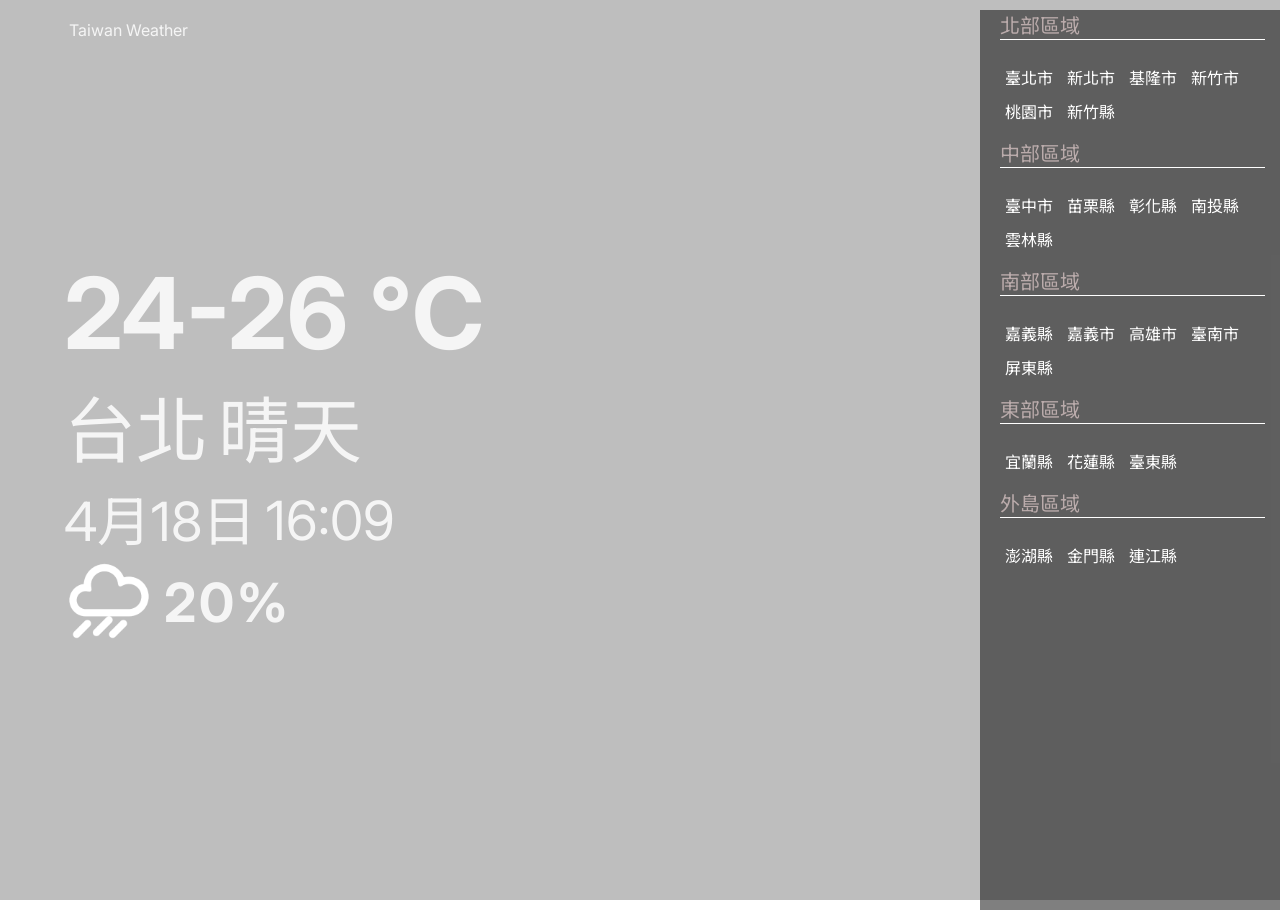
==== html/index.html @ d5a1d758 "add %" ====
<!DOCTYPE html>
<html lang="zh-tw">
    <head>
        <meta charset="UTF-8" />
        <meta http-equiv="X-UA-Compatible" content="IE=edge" />
        <meta name="viewport" content="width=device-width, initial-scale=1.0" />
        <link href="../css/weather.css" rel="stylesheet" type="text/css" />
        <link href="../css/sideslide.css" rel="stylesheet" type="text/css" />
        <title>今明 36 小時天氣預報</title>
    </head>
    <body>
        <main>
            <section class="filter">
                <div class="title">Taiwan Weather</div>
                <div class="weather-info">
                    <div class="temperature">24-26 ℃</div>
                    <div class="location-weather">
                        <div class="location">台北</div>
                        <div class="weather">晴天</div>
                    </div>
                    <div class="datetime">
                        <div class="date">4月18日</div>
                        <!-- <div class="date">04/18</div> -->
                        <div class="time">16:09</div>
                    </div>
                    <div class="rain">
                        <img
                            class="rain-icon"
                            src="../picture/rain.png"
                            alt=""
                        />
                        <div class="rain-probability">20%</div>
                    </div>
                </div>
            </section>
        </main>
        <nav>
            <input type="checkbox" id="side-menu-switch" />
            <div class="side-menu">
                <div class="area">北部區域</div>
                <div class="city">
                    <a href="#">臺北市</a>
                    <a href="#">新北市</a>
                    <a href="#">基隆市</a>
                    <a href="#">新竹市</a>
                    <a href="#">桃園市</a>
                    <a href="#">新竹縣</a>
                </div>
                <div class="area">中部區域</div>
                <div class="city">
                    <a href="#">臺中市</a>
                    <a href="#">苗栗縣</a>
                    <a href="#">彰化縣</a>
                    <a href="#">南投縣</a>
                    <a href="#">雲林縣</a>
                </div>
                <div class="area">南部區域</div>
                <div class="city">
                    <a href="#">嘉義縣</a>
                    <a href="#">嘉義市</a>
                    <a href="#">高雄市</a>
                    <a href="#">臺南市</a>
                    <a href="#">屏東縣</a>
                </div>
                <div class="area">東部區域</div>
                <div class="city">
                    <a href="#">宜蘭縣</a>
                    <a href="#">花蓮縣</a>
                    <a href="#">臺東縣</a>
                </div>
                <div class="area">外島區域</div>
                <div class="city">
                    <a href="#">澎湖縣</a>
                    <a href="#">金門縣</a>
                    <a href="#">連江縣</a>
                </div>
                <label for="side-menu-switch">
                    <i class="arrow left"></i>
                </label>
            </div>
        </nav>
    </body>
    <script src="../javascript/weather.js" type="text/javascript"></script>
</html>
---- css/weather.css ----
@import url("https://fonts.googleapis.com/css2?family=Inter:wght@100;300;500;700&family=Noto+Sans+TC:wght@100;300;500;700&display=swap");
* {
  padding: 0px;
  margin: 0px;
  -webkit-box-sizing: border-box;
          box-sizing: border-box;
  font-family: 'Inter', sans-serif,'Noto Sans TC', sans-serif;
}

body {
  position: relative;
}

main {
  background-repeat: no-repeat;
  background-size: cover;
  width: 100%;
  height: 100vh;
  position: relative;
}

main .filter {
  background: rgba(80, 80, 80, 0.367);
  width: 100%;
  height: 100%;
}

main .filter .title {
  position: absolute;
  top: 20px;
  left: 5%;
  color: whitesmoke;
  padding-left: 5px;
}

main .filter .weather-info {
  position: absolute;
  top: 50%;
  left: 5%;
  -webkit-transform: translatey(-50%);
          transform: translatey(-50%);
  width: 600px;
}

main .filter .weather-info .temperature {
  font-size: 11vmin;
  color: whitesmoke;
  font-weight: bolder;
}

main .filter .weather-info .location-weather {
  display: -webkit-box;
  display: -ms-flexbox;
  display: flex;
  -ms-flex-wrap: wrap;
      flex-wrap: wrap;
}

main .filter .weather-info .location-weather .location {
  font-size: 8vmin;
  color: whitesmoke;
}

main .filter .weather-info .location-weather .weather {
  margin-left: 10px;
  font-size: 8vmin;
  color: whitesmoke;
}

main .filter .weather-info .datetime {
  display: -webkit-box;
  display: -ms-flexbox;
  display: flex;
  -webkit-box-align: center;
      -ms-flex-align: center;
          align-items: center;
}

main .filter .weather-info .datetime .date {
  font-size: 6vmin;
  color: whitesmoke;
}

main .filter .weather-info .datetime .time {
  font-size: 6vmin;
  color: whitesmoke;
  padding-top: 5px;
  margin-left: 10px;
}

main .filter .weather-info .rain {
  display: -webkit-box;
  display: -ms-flexbox;
  display: flex;
  -webkit-box-align: center;
      -ms-flex-align: center;
          align-items: center;
}

main .filter .weather-info .rain .rain-icon {
  width: 10vmin;
}

main .filter .weather-info .rain .rain-probability {
  font-size: 6vmin;
  color: whitesmoke;
  font-weight: 700;
  letter-spacing: 3px;
  padding: 10px;
}

footer {
  position: absolute;
  display: -webkit-box;
  display: -ms-flexbox;
  display: flex;
  -webkit-box-pack: center;
      -ms-flex-pack: center;
          justify-content: center;
  -webkit-box-align: center;
      -ms-flex-align: center;
          align-items: center;
  width: 100%;
  height: 55px;
  bottom: 0px;
}

footer p {
  position: absolute;
  text-align: center;
  color: white;
  padding: 5px 20px;
  font-size: 1vmin;
  background: rgba(0, 0, 0, 0.511);
  border-radius: 30px;
  width: -webkit-fit-content;
  width: -moz-fit-content;
  width: fit-content;
  -webkit-animation: float 1s;
          animation: float 1s;
  -webkit-box-shadow: 0px 3px 20px rgba(0, 0, 0, 0.237);
          box-shadow: 0px 3px 20px rgba(0, 0, 0, 0.237);
}

@-webkit-keyframes float {
  0% {
    opacity: 0;
    bottom: 0px;
  }
  100% {
    bottom: 10px;
  }
}

@keyframes float {
  0% {
    opacity: 0;
    bottom: 0px;
  }
  100% {
    bottom: 10px;
  }
}

@media screen and (max-width: 820px) {
  main .filter .title {
    position: absolute;
    top: 0px;
    left: 0%;
    color: whitesmoke;
    padding-left: 20px;
    padding-top: 20px;
    background: rgba(0, 0, 0, 0.5);
    width: 100%;
    height: 60px;
  }
  main .filter .weather-info {
    width: 100%;
    display: -webkit-box;
    display: -ms-flexbox;
    display: flex;
    -webkit-box-orient: vertical;
    -webkit-box-direction: normal;
        -ms-flex-direction: column;
            flex-direction: column;
    -webkit-box-align: center;
        -ms-flex-align: center;
            align-items: center;
    left: 0%;
  }
  main .filter .weather-info .temperature {
    text-align: center;
  }
  main .filter .weather-info .location-weather {
    width: -webkit-fit-content;
    width: -moz-fit-content;
    width: fit-content;
    -webkit-box-pack: center;
        -ms-flex-pack: center;
            justify-content: center;
  }
  main .filter .weather-info .location-weather .weather {
    margin-left: 10px;
  }
  main .filter .weather-info .datetime {
    width: -webkit-fit-content;
    width: -moz-fit-content;
    width: fit-content;
  }
  main .filter .weather-info .datetime .date {
    padding-left: 0;
  }
  main .filter .weather-info .rain {
    width: -webkit-fit-content;
    width: -moz-fit-content;
    width: fit-content;
    -webkit-box-pack: start;
        -ms-flex-pack: start;
            justify-content: flex-start;
  }
}

@media screen and (max-width: 450px) {
  main .filter .title {
    position: absolute;
    top: 0px;
    left: 0%;
    color: whitesmoke;
    padding-left: 25px;
    padding-top: 20px;
    background: rgba(0, 0, 0, 0.5);
    width: 100%;
    height: 60px;
  }
  main .filter .weather-info {
    width: 100%;
    display: -webkit-box;
    display: -ms-flexbox;
    display: flex;
    -webkit-box-orient: vertical;
    -webkit-box-direction: normal;
        -ms-flex-direction: column;
            flex-direction: column;
    -webkit-box-align: center;
        -ms-flex-align: center;
            align-items: center;
    left: 0%;
  }
  main .filter .weather-info .temperature {
    text-align: center;
    font-size: 14vmin;
  }
  main .filter .weather-info .location-weather {
    width: -webkit-fit-content;
    width: -moz-fit-content;
    width: fit-content;
  }
  main .filter .weather-info .location-weather .location {
    font-size: 9vmin;
  }
  main .filter .weather-info .location-weather .weather {
    font-size: 9vmin;
  }
  main .filter .weather-info .datetime {
    width: -webkit-fit-content;
    width: -moz-fit-content;
    width: fit-content;
  }
  main .filter .weather-info .datetime .date {
    font-size: 8vmin;
    padding-left: 0;
  }
  main .filter .weather-info .datetime .time {
    padding-top: 0px;
    font-size: 8vmin;
  }
  main .filter .weather-info .rain {
    -webkit-box-pack: start;
        -ms-flex-pack: start;
            justify-content: flex-start;
  }
  main .filter .weather-info .rain .rain-icon {
    width: 11vmin;
  }
  main .filter .weather-info .rain .rain-probability {
    font-size: 8vmin;
  }
}
/*# sourceMappingURL=weather.css.map */
---- css/sideslide.css ----
@import url("https://fonts.googleapis.com/css2?family=Inter:wght@100;300;500;700&family=Noto+Sans+TC:wght@100;300;500;700&display=swap");
* {
  padding: 0px;
  margin: 0px;
  -webkit-box-sizing: border-box;
          box-sizing: border-box;
  font-size: 16px;
  font-family: 'Inter', sans-serif,'Noto Sans TC', sans-serif;

}

nav{
    position: absolute;
    right: 0px;
    -webkit-transform: translatey(-100%);
            transform: translatey(-100%);
    height: 100vh;

}

.space{
    height:30px;
}


.side-menu{
    position:relative;
    transform: translateX(0%);
    transition:0.3s;
    width: 300px;
    height:100%;
    background:rgba(0,0,0,0.5) ;
}

#side-menu-switch:checked + .side-menu{
    transform: translateX(0%);
    transition:0.3s;
}

#side-menu-switch:checked + .side-menu label i{
    transform: rotate(-45deg);
    margin-left:0px;

}

#side-menu-switch{
    position: absolute;
    opacity: 0; 
}

.area{
    margin:10px 15px 20px 20px;
    font-size:20px;
    color:rgba(225, 204, 204,0.7);
    border-bottom: 1px solid rgb(255, 255, 255);
}

.city{
    margin-left:20px;
}
.city a{
    display: inline-block;
    font-size:16px;
    padding:5px;
    color:white;
    text-decoration: none;
}

.city a:hover{
    background-color: rgb(132, 127, 127);
    color:rgb(252, 147, 11);
    font-size: 18px;
}

.side-menu label{
    position: absolute;
    top:0px;
    bottom:0px;
    left:-30px;
    margin:auto;
    background-color: black;
    width: 30px;
    height: 80px; 
    border-radius: 10px 0px 0px 10px;
    line-height: 80px;
    display:none;
} 
.arrow {
    border: solid white;
    border-width: 0px 4px 4px 0;
    display: inline-block;
    padding: 8px;
    margin-left:11px;
    margin-top:30px;
  }

  .left {
    transform: rotate(135deg);
  }

@media (max-width: 820px) {


.side-menu{
    transform: translateX(100%);
    background:rgba(0,0,0,0.8) ;
}
.side-menu label {
    display:block;
}

}
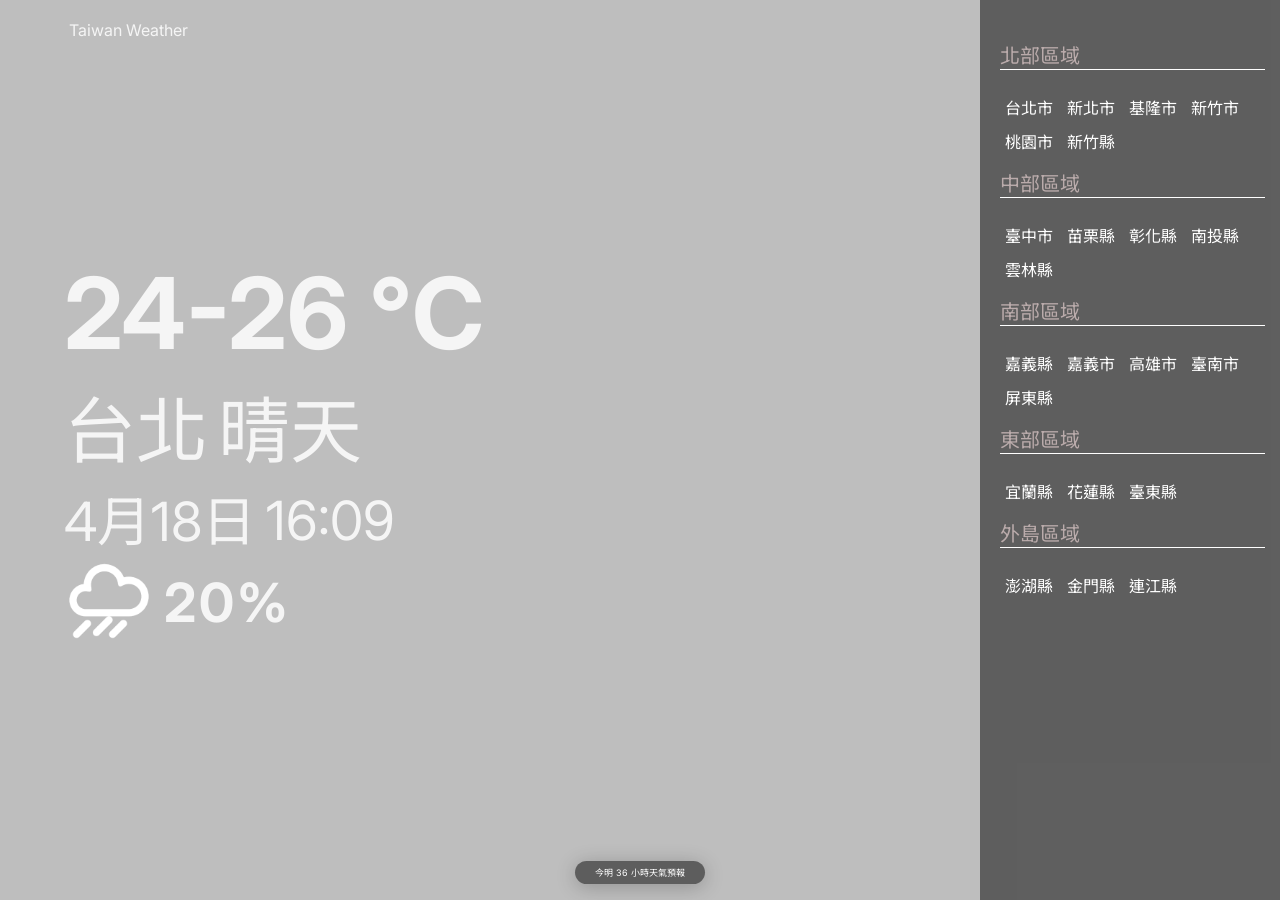
==== commit d114951a: "fixed conflict" ====
--- a/html/index.html
+++ b/html/index.html
@@ -32,53 +32,67 @@
                         <div class="rain-probability">20%</div>
                     </div>
                 </div>
-            </section>
+            </Section>
+            <nav>
+                <input type="checkbox" id="side-menu-switch">
+                <div class="side-menu">
+                    <div class="space"></div>
+                    <div class="area">
+                        北部區域
+                    </div>
+                    <div class="city">
+                        <a href="#">台北市</a>
+                        <a href="#">新北市</a>
+                        <a href="#">基隆市</a>
+                        <a href="#">新竹市</a>
+                        <a href="#">桃園市</a>
+                        <a href="#">新竹縣</a>
+                    </div>
+                    <div class="area">
+                        中部區域
+                    </div>
+                    <div class="city">
+                        <a href="#">臺中市</a>
+                        <a href="#">苗栗縣</a>
+                        <a href="#">彰化縣</a>
+                        <a href="#">南投縣</a>
+                        <a href="#">雲林縣</a>
+                    </div>
+                    <div class="area">
+                        南部區域
+                    </div>
+                    <div class="city">
+                        <a href="#">嘉義縣</a>
+                        <a href="#">嘉義市</a>
+                        <a href="#">高雄市</a>
+                        <a href="#">臺南市</a>
+                        <a href="#">屏東縣</a>
+                    </div>
+                    <div class="area">
+                        東部區域
+                    </div>
+                    <div class="city">
+                        <a href="#">宜蘭縣</a>
+                        <a href="#">花蓮縣</a>
+                        <a href="#">臺東縣</a>
+                    </div>
+                    <div class="area">
+                        外島區域
+                    </div>
+                    <div class="city">
+                        <a href="#">澎湖縣</a>
+                        <a href="#">金門縣</a>
+                        <a href="#">連江縣</a>
+                    </div>
+                    <label for="side-menu-switch">
+                        <i class="arrow left"></i>
+                    </label>
+                </div>
+            </nav>
         </main>
-        <nav>
-            <input type="checkbox" id="side-menu-switch" />
-            <div class="side-menu">
-                <div class="area">北部區域</div>
-                <div class="city">
-                    <a href="#">臺北市</a>
-                    <a href="#">新北市</a>
-                    <a href="#">基隆市</a>
-                    <a href="#">新竹市</a>
-                    <a href="#">桃園市</a>
-                    <a href="#">新竹縣</a>
-                </div>
-                <div class="area">中部區域</div>
-                <div class="city">
-                    <a href="#">臺中市</a>
-                    <a href="#">苗栗縣</a>
-                    <a href="#">彰化縣</a>
-                    <a href="#">南投縣</a>
-                    <a href="#">雲林縣</a>
-                </div>
-                <div class="area">南部區域</div>
-                <div class="city">
-                    <a href="#">嘉義縣</a>
-                    <a href="#">嘉義市</a>
-                    <a href="#">高雄市</a>
-                    <a href="#">臺南市</a>
-                    <a href="#">屏東縣</a>
-                </div>
-                <div class="area">東部區域</div>
-                <div class="city">
-                    <a href="#">宜蘭縣</a>
-                    <a href="#">花蓮縣</a>
-                    <a href="#">臺東縣</a>
-                </div>
-                <div class="area">外島區域</div>
-                <div class="city">
-                    <a href="#">澎湖縣</a>
-                    <a href="#">金門縣</a>
-                    <a href="#">連江縣</a>
-                </div>
-                <label for="side-menu-switch">
-                    <i class="arrow left"></i>
-                </label>
-            </div>
-        </nav>
+        <footer>
+            <p>今明 36 小時天氣預報</p>
+        </footer>
     </body>
     <script src="../javascript/weather.js" type="text/javascript"></script>
 </html>
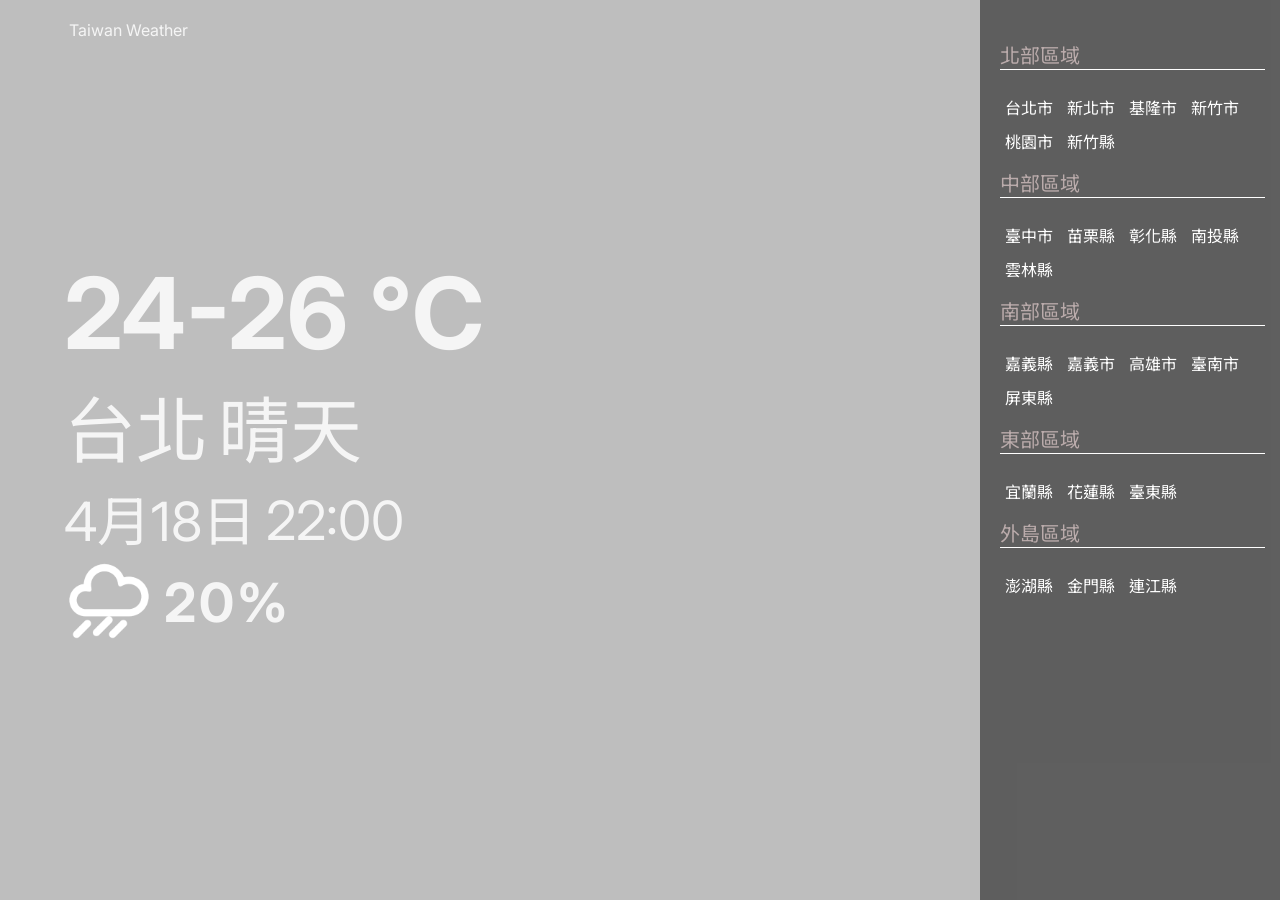
==== commit c3506872: "update:city shows three words, time change every one second" ====
--- a/html/index.html
+++ b/html/index.html
@@ -90,9 +90,6 @@
                 </div>
             </nav>
         </main>
-        <footer>
-            <p>今明 36 小時天氣預報</p>
-        </footer>
     </body>
     <script src="../javascript/weather.js" type="text/javascript"></script>
 </html>
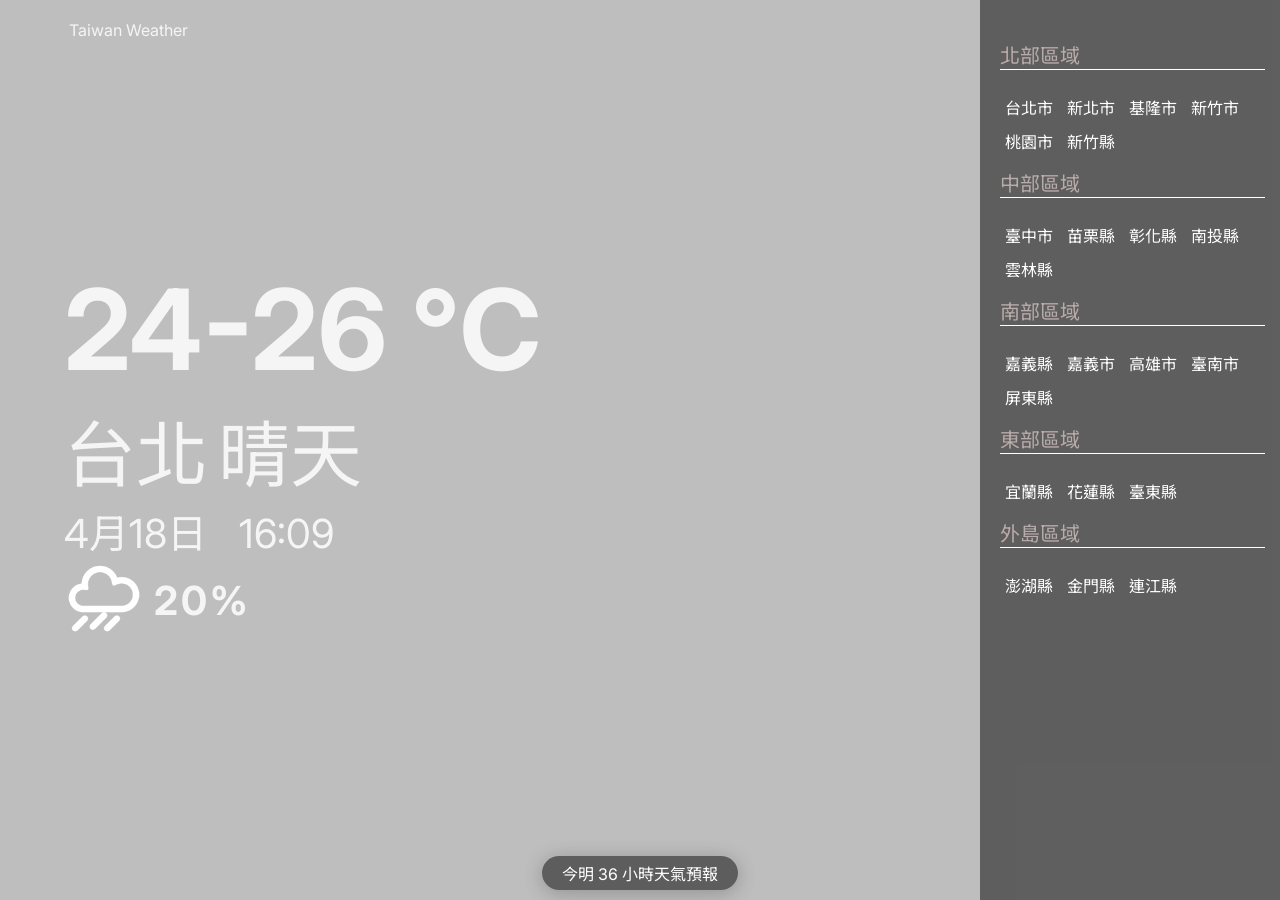
==== commit 945e422d: "Merge pull request #1 from z77517615/develop develop merge to main" ====
--- a/html/index.html
+++ b/html/index.html
@@ -90,6 +90,9 @@
                 </div>
             </nav>
         </main>
+        <footer>
+            <p>今明 36 小時天氣預報</p>
+        </footer>
     </body>
     <script src="../javascript/weather.js" type="text/javascript"></script>
 </html>
--- a/css/weather.css
+++ b/css/weather.css
@@ -4,11 +4,13 @@
   margin: 0px;
   -webkit-box-sizing: border-box;
           box-sizing: border-box;
+  font-size: 16px;
   font-family: 'Inter', sans-serif,'Noto Sans TC', sans-serif;
 }
 
 body {
   position: relative;
+  
 }
 
 main {
@@ -17,6 +19,7 @@
   width: 100%;
   height: 100vh;
   position: relative;
+  overflow-x: hidden;
 }
 
 main .filter {
@@ -43,7 +46,7 @@
 }
 
 main .filter .weather-info .temperature {
-  font-size: 11vmin;
+  font-size: 7rem;
   color: whitesmoke;
   font-weight: bolder;
 }
@@ -57,13 +60,13 @@
 }
 
 main .filter .weather-info .location-weather .location {
-  font-size: 8vmin;
+  font-size: 4.5rem;
   color: whitesmoke;
 }
 
 main .filter .weather-info .location-weather .weather {
   margin-left: 10px;
-  font-size: 8vmin;
+  font-size: 4.5rem;
   color: whitesmoke;
 }
 
@@ -71,21 +74,24 @@
   display: -webkit-box;
   display: -ms-flexbox;
   display: flex;
+  -webkit-box-pack: justify;
+      -ms-flex-pack: justify;
+          justify-content: space-between;
   -webkit-box-align: center;
       -ms-flex-align: center;
           align-items: center;
+  width: 45%;
 }
 
 main .filter .weather-info .datetime .date {
-  font-size: 6vmin;
+  font-size: 2.5rem;
   color: whitesmoke;
 }
 
 main .filter .weather-info .datetime .time {
-  font-size: 6vmin;
+  font-size: 2.5rem;
   color: whitesmoke;
   padding-top: 5px;
-  margin-left: 10px;
 }
 
 main .filter .weather-info .rain {
@@ -95,14 +101,18 @@
   -webkit-box-align: center;
       -ms-flex-align: center;
           align-items: center;
+  width: 30%;
+  -webkit-box-pack: justify;
+      -ms-flex-pack: justify;
+          justify-content: space-between;
 }
 
 main .filter .weather-info .rain .rain-icon {
-  width: 10vmin;
+  width: 80px;
 }
 
 main .filter .weather-info .rain .rain-probability {
-  font-size: 6vmin;
+  font-size: 2.5rem;
   color: whitesmoke;
   font-weight: 700;
   letter-spacing: 3px;
@@ -130,7 +140,7 @@
   text-align: center;
   color: white;
   padding: 5px 20px;
-  font-size: 1vmin;
+  font-size: 1rem;
   background: rgba(0, 0, 0, 0.511);
   border-radius: 30px;
   width: -webkit-fit-content;
@@ -190,6 +200,7 @@
   }
   main .filter .weather-info .temperature {
     text-align: center;
+    font-size: 5rem;
   }
   main .filter .weather-info .location-weather {
     width: -webkit-fit-content;
@@ -199,8 +210,12 @@
         -ms-flex-pack: center;
             justify-content: center;
   }
+  main .filter .weather-info .location-weather .location {
+    font-size: 4.5rem;
+  }
   main .filter .weather-info .location-weather .weather {
-    margin-left: 10px;
+    margin-left: 15px;
+    font-size: 4.5rem;
   }
   main .filter .weather-info .datetime {
     width: -webkit-fit-content;
@@ -208,7 +223,12 @@
     width: fit-content;
   }
   main .filter .weather-info .datetime .date {
+    font-size: 3rem;
     padding-left: 0;
+  }
+  main .filter .weather-info .datetime .time {
+    margin-left: 25px;
+    font-size: 3rem;
   }
   main .filter .weather-info .rain {
     width: -webkit-fit-content;
@@ -217,6 +237,15 @@
     -webkit-box-pack: start;
         -ms-flex-pack: start;
             justify-content: flex-start;
+  }
+  main .filter .weather-info .rain .rain-icon {
+    width: 60px;
+  }
+  main .filter .weather-info .rain .rain-probability {
+    font-size: 2.5rem;
+  }
+  footer p {
+    font-size: 1rem;
   }
 }
 
@@ -248,7 +277,7 @@
   }
   main .filter .weather-info .temperature {
     text-align: center;
-    font-size: 14vmin;
+    font-size: 3.5rem;
   }
   main .filter .weather-info .location-weather {
     width: -webkit-fit-content;
@@ -256,10 +285,11 @@
     width: fit-content;
   }
   main .filter .weather-info .location-weather .location {
-    font-size: 9vmin;
+    font-size: 3rem;
   }
   main .filter .weather-info .location-weather .weather {
-    font-size: 9vmin;
+    margin-left: 10px;
+    font-size: 3rem;
   }
   main .filter .weather-info .datetime {
     width: -webkit-fit-content;
@@ -267,12 +297,12 @@
     width: fit-content;
   }
   main .filter .weather-info .datetime .date {
-    font-size: 8vmin;
+    font-size: 2rem;
     padding-left: 0;
   }
   main .filter .weather-info .datetime .time {
-    padding-top: 0px;
-    font-size: 8vmin;
+    margin-left: 20px;
+    font-size: 2rem;
   }
   main .filter .weather-info .rain {
     -webkit-box-pack: start;
@@ -280,10 +310,13 @@
             justify-content: flex-start;
   }
   main .filter .weather-info .rain .rain-icon {
-    width: 11vmin;
+    width: 50px;
   }
   main .filter .weather-info .rain .rain-probability {
-    font-size: 8vmin;
+    font-size: 2rem;
+  }
+  footer p {
+    font-size: 1rem;
   }
 }
 /*# sourceMappingURL=weather.css.map */
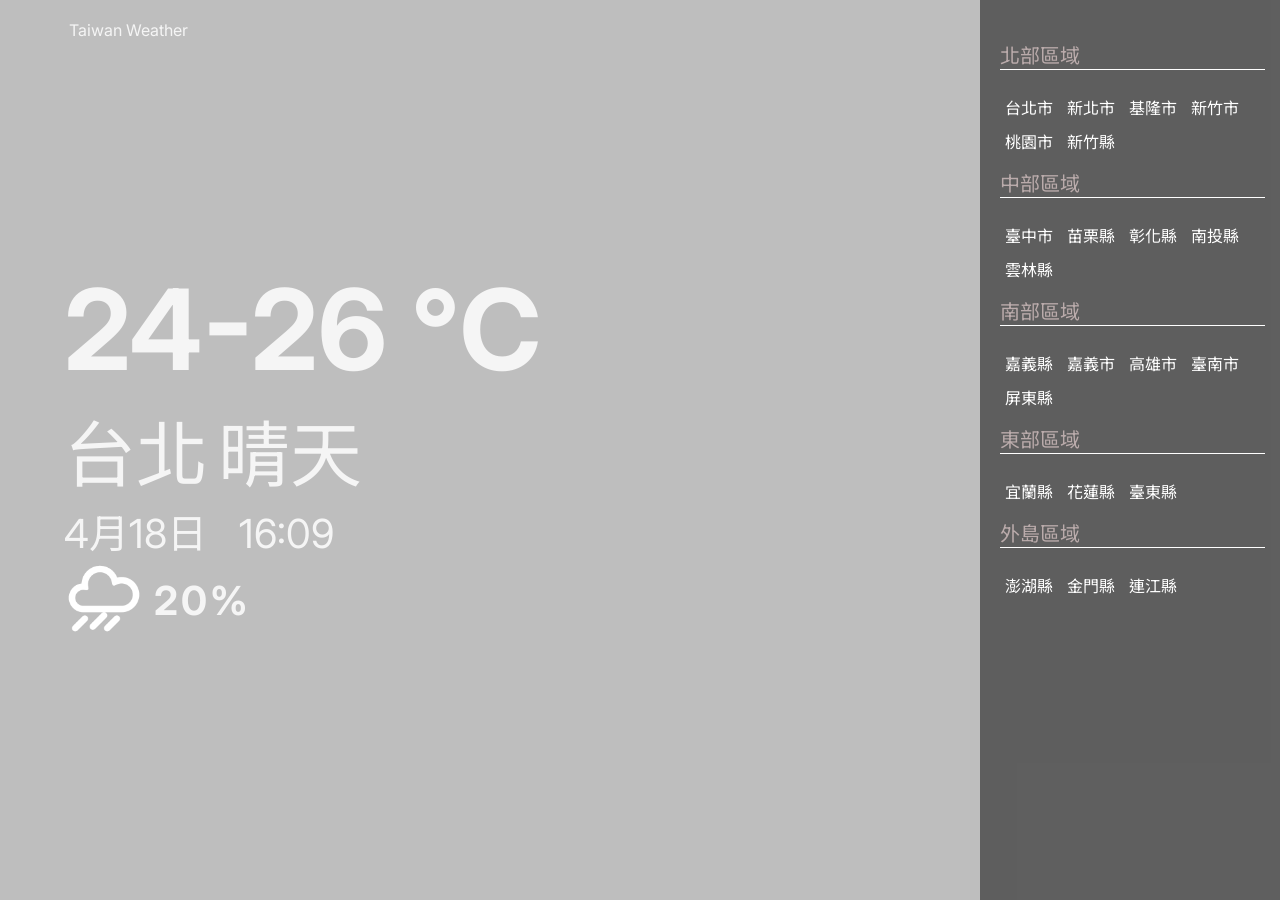
==== commit 240d48d3: "Update index.html merge from Sholin" ====
--- a/html/index.html
+++ b/html/index.html
@@ -90,9 +90,6 @@
                 </div>
             </nav>
         </main>
-        <footer>
-            <p>今明 36 小時天氣預報</p>
-        </footer>
     </body>
     <script src="../javascript/weather.js" type="text/javascript"></script>
 </html>
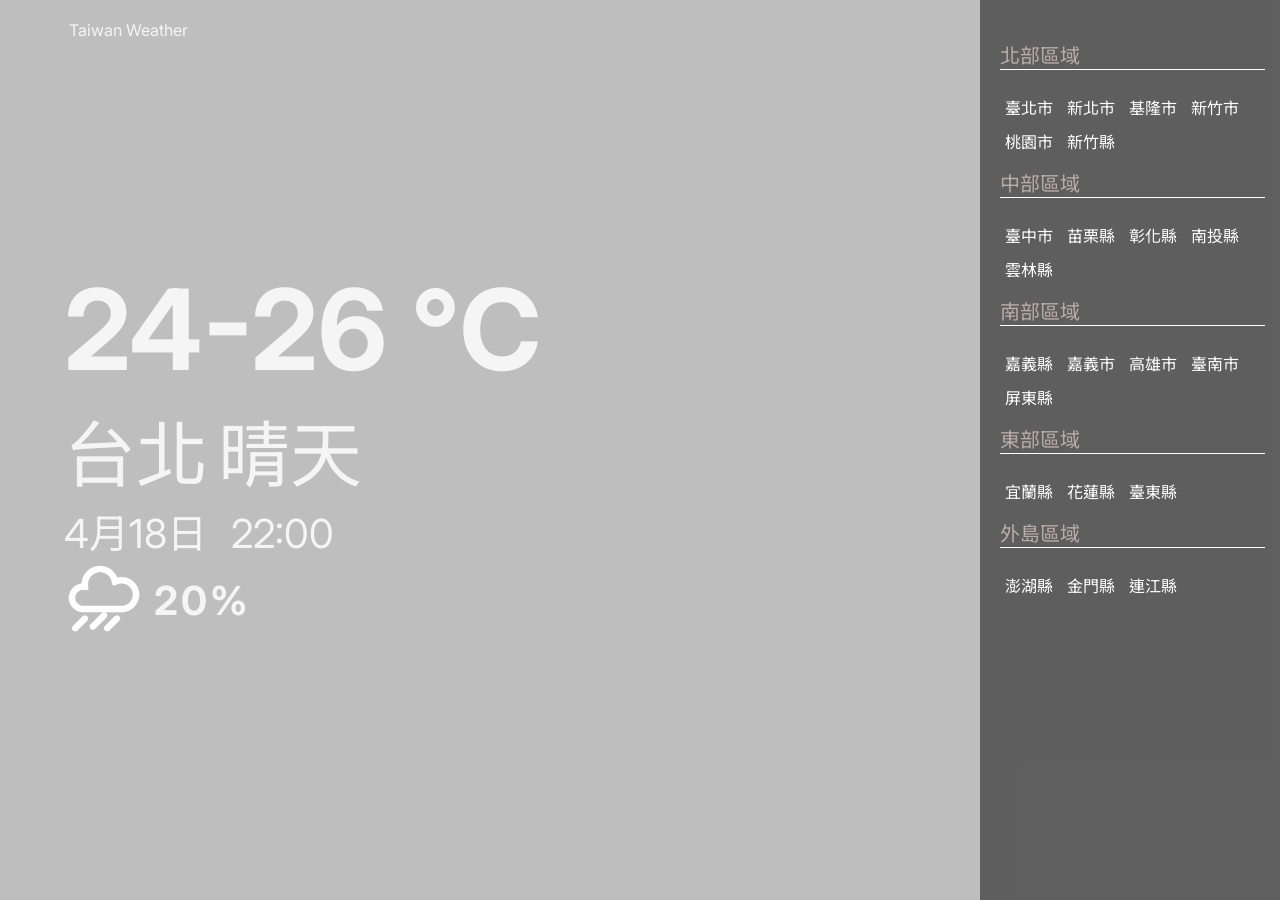
==== commit 550a1534: "Update index.html" ====
--- a/html/index.html
+++ b/html/index.html
@@ -32,25 +32,21 @@
                         <div class="rain-probability">20%</div>
                     </div>
                 </div>
-            </Section>
+            </section>
             <nav>
-                <input type="checkbox" id="side-menu-switch">
+                <input type="checkbox" id="side-menu-switch" />
                 <div class="side-menu">
                     <div class="space"></div>
-                    <div class="area">
-                        北部區域
-                    </div>
+                    <div class="area">北部區域</div>
                     <div class="city">
-                        <a href="#">台北市</a>
+                        <a href="#">臺北市</a>
                         <a href="#">新北市</a>
                         <a href="#">基隆市</a>
                         <a href="#">新竹市</a>
                         <a href="#">桃園市</a>
                         <a href="#">新竹縣</a>
                     </div>
-                    <div class="area">
-                        中部區域
-                    </div>
+                    <div class="area">中部區域</div>
                     <div class="city">
                         <a href="#">臺中市</a>
                         <a href="#">苗栗縣</a>
@@ -58,9 +54,7 @@
                         <a href="#">南投縣</a>
                         <a href="#">雲林縣</a>
                     </div>
-                    <div class="area">
-                        南部區域
-                    </div>
+                    <div class="area">南部區域</div>
                     <div class="city">
                         <a href="#">嘉義縣</a>
                         <a href="#">嘉義市</a>
@@ -68,17 +62,13 @@
                         <a href="#">臺南市</a>
                         <a href="#">屏東縣</a>
                     </div>
-                    <div class="area">
-                        東部區域
-                    </div>
+                    <div class="area">東部區域</div>
                     <div class="city">
                         <a href="#">宜蘭縣</a>
                         <a href="#">花蓮縣</a>
                         <a href="#">臺東縣</a>
                     </div>
-                    <div class="area">
-                        外島區域
-                    </div>
+                    <div class="area">外島區域</div>
                     <div class="city">
                         <a href="#">澎湖縣</a>
                         <a href="#">金門縣</a>
@@ -91,5 +81,5 @@
             </nav>
         </main>
     </body>
-    <script src="../javascript/weather.js" type="text/javascript"></script>
+    <script src="../javascript/weatherV1.js" type="text/javascript"></script>
 </html>
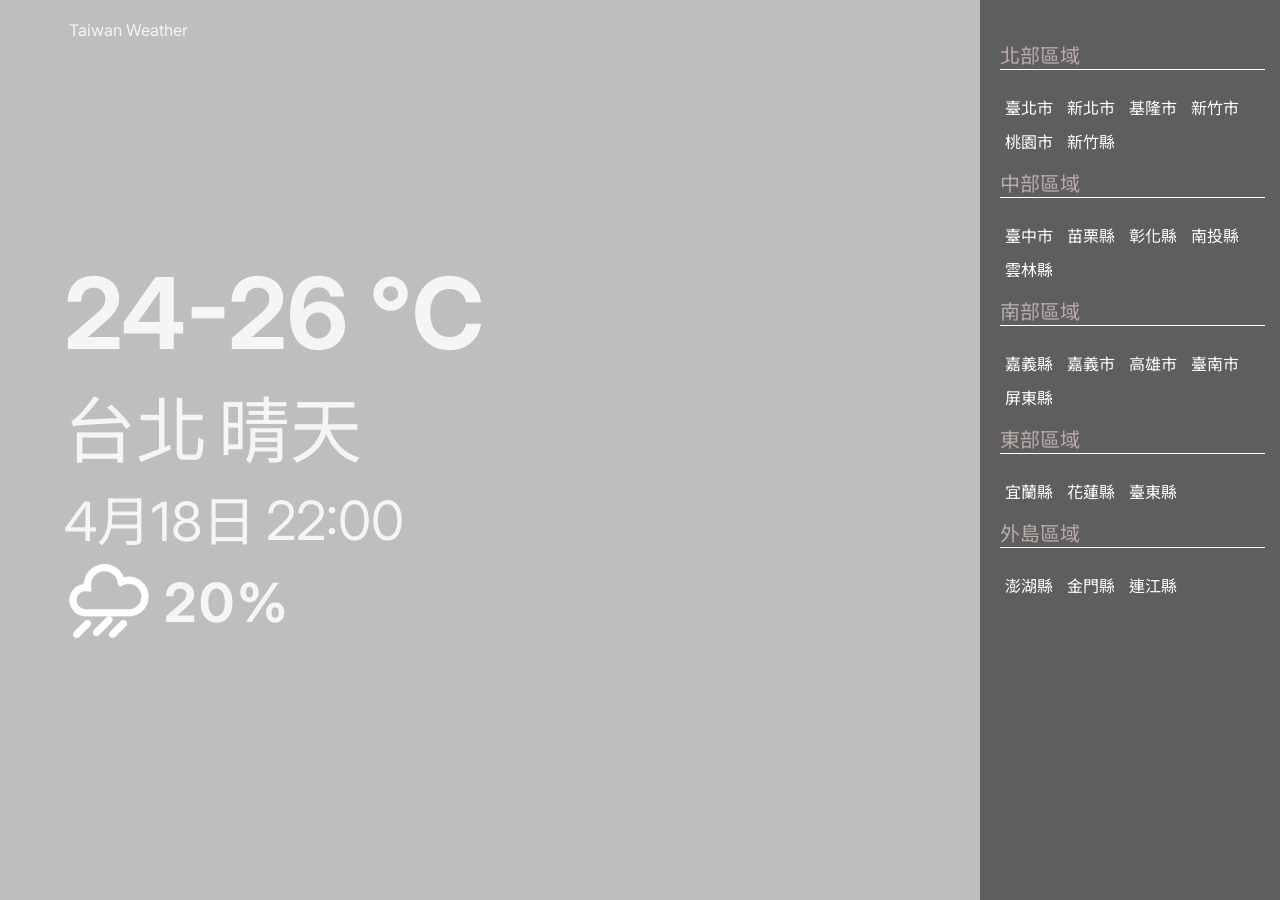
==== commit 5cd5e737: "Update index.html" ====
--- a/html/index.html
+++ b/html/index.html
@@ -81,5 +81,5 @@
             </nav>
         </main>
     </body>
-    <script src="../javascript/weatherV1.js" type="text/javascript"></script>
+    <script src="../javascript/weather.js" type="text/javascript"></script>
 </html>
--- a/css/weather.css
+++ b/css/weather.css
@@ -4,13 +4,11 @@
   margin: 0px;
   -webkit-box-sizing: border-box;
           box-sizing: border-box;
-  font-size: 16px;
   font-family: 'Inter', sans-serif,'Noto Sans TC', sans-serif;
 }
 
 body {
   position: relative;
-  
 }
 
 main {
@@ -46,7 +44,7 @@
 }
 
 main .filter .weather-info .temperature {
-  font-size: 7rem;
+  font-size: 11vmin;
   color: whitesmoke;
   font-weight: bolder;
 }
@@ -60,13 +58,13 @@
 }
 
 main .filter .weather-info .location-weather .location {
-  font-size: 4.5rem;
+  font-size: 8vmin;
   color: whitesmoke;
 }
 
 main .filter .weather-info .location-weather .weather {
   margin-left: 10px;
-  font-size: 4.5rem;
+  font-size: 8vmin;
   color: whitesmoke;
 }
 
@@ -74,24 +72,21 @@
   display: -webkit-box;
   display: -ms-flexbox;
   display: flex;
-  -webkit-box-pack: justify;
-      -ms-flex-pack: justify;
-          justify-content: space-between;
   -webkit-box-align: center;
       -ms-flex-align: center;
           align-items: center;
-  width: 45%;
 }
 
 main .filter .weather-info .datetime .date {
-  font-size: 2.5rem;
+  font-size: 6vmin;
   color: whitesmoke;
 }
 
 main .filter .weather-info .datetime .time {
-  font-size: 2.5rem;
+  font-size: 6vmin;
   color: whitesmoke;
   padding-top: 5px;
+  margin-left: 10px;
 }
 
 main .filter .weather-info .rain {
@@ -101,75 +96,18 @@
   -webkit-box-align: center;
       -ms-flex-align: center;
           align-items: center;
-  width: 30%;
-  -webkit-box-pack: justify;
-      -ms-flex-pack: justify;
-          justify-content: space-between;
 }
 
 main .filter .weather-info .rain .rain-icon {
-  width: 80px;
+  width: 10vmin;
 }
 
 main .filter .weather-info .rain .rain-probability {
-  font-size: 2.5rem;
+  font-size: 6vmin;
   color: whitesmoke;
   font-weight: 700;
   letter-spacing: 3px;
   padding: 10px;
-}
-
-footer {
-  position: absolute;
-  display: -webkit-box;
-  display: -ms-flexbox;
-  display: flex;
-  -webkit-box-pack: center;
-      -ms-flex-pack: center;
-          justify-content: center;
-  -webkit-box-align: center;
-      -ms-flex-align: center;
-          align-items: center;
-  width: 100%;
-  height: 55px;
-  bottom: 0px;
-}
-
-footer p {
-  position: absolute;
-  text-align: center;
-  color: white;
-  padding: 5px 20px;
-  font-size: 1rem;
-  background: rgba(0, 0, 0, 0.511);
-  border-radius: 30px;
-  width: -webkit-fit-content;
-  width: -moz-fit-content;
-  width: fit-content;
-  -webkit-animation: float 1s;
-          animation: float 1s;
-  -webkit-box-shadow: 0px 3px 20px rgba(0, 0, 0, 0.237);
-          box-shadow: 0px 3px 20px rgba(0, 0, 0, 0.237);
-}
-
-@-webkit-keyframes float {
-  0% {
-    opacity: 0;
-    bottom: 0px;
-  }
-  100% {
-    bottom: 10px;
-  }
-}
-
-@keyframes float {
-  0% {
-    opacity: 0;
-    bottom: 0px;
-  }
-  100% {
-    bottom: 10px;
-  }
 }
 
 @media screen and (max-width: 820px) {
@@ -200,7 +138,6 @@
   }
   main .filter .weather-info .temperature {
     text-align: center;
-    font-size: 5rem;
   }
   main .filter .weather-info .location-weather {
     width: -webkit-fit-content;
@@ -210,12 +147,8 @@
         -ms-flex-pack: center;
             justify-content: center;
   }
-  main .filter .weather-info .location-weather .location {
-    font-size: 4.5rem;
-  }
   main .filter .weather-info .location-weather .weather {
-    margin-left: 15px;
-    font-size: 4.5rem;
+    margin-left: 10px;
   }
   main .filter .weather-info .datetime {
     width: -webkit-fit-content;
@@ -223,12 +156,7 @@
     width: fit-content;
   }
   main .filter .weather-info .datetime .date {
-    font-size: 3rem;
     padding-left: 0;
-  }
-  main .filter .weather-info .datetime .time {
-    margin-left: 25px;
-    font-size: 3rem;
   }
   main .filter .weather-info .rain {
     width: -webkit-fit-content;
@@ -237,15 +165,6 @@
     -webkit-box-pack: start;
         -ms-flex-pack: start;
             justify-content: flex-start;
-  }
-  main .filter .weather-info .rain .rain-icon {
-    width: 60px;
-  }
-  main .filter .weather-info .rain .rain-probability {
-    font-size: 2.5rem;
-  }
-  footer p {
-    font-size: 1rem;
   }
 }
 
@@ -277,32 +196,25 @@
   }
   main .filter .weather-info .temperature {
     text-align: center;
-    font-size: 3.5rem;
+    font-size: 14vmin;
   }
   main .filter .weather-info .location-weather {
     width: -webkit-fit-content;
     width: -moz-fit-content;
     width: fit-content;
   }
-  main .filter .weather-info .location-weather .location {
-    font-size: 3rem;
-  }
-  main .filter .weather-info .location-weather .weather {
-    margin-left: 10px;
-    font-size: 3rem;
-  }
   main .filter .weather-info .datetime {
     width: -webkit-fit-content;
     width: -moz-fit-content;
     width: fit-content;
   }
   main .filter .weather-info .datetime .date {
-    font-size: 2rem;
+    font-size: 8vmin;
     padding-left: 0;
   }
   main .filter .weather-info .datetime .time {
-    margin-left: 20px;
-    font-size: 2rem;
+    padding-top: 0px;
+    font-size: 8vmin;
   }
   main .filter .weather-info .rain {
     -webkit-box-pack: start;
@@ -310,13 +222,10 @@
             justify-content: flex-start;
   }
   main .filter .weather-info .rain .rain-icon {
-    width: 50px;
+    width: 11vmin;
   }
   main .filter .weather-info .rain .rain-probability {
-    font-size: 2rem;
-  }
-  footer p {
-    font-size: 1rem;
-  }
-}
-/*# sourceMappingURL=weather.css.map */+    font-size: 8vmin;
+  }
+}
+/*# sourceMappingURL=weather.css.map */
